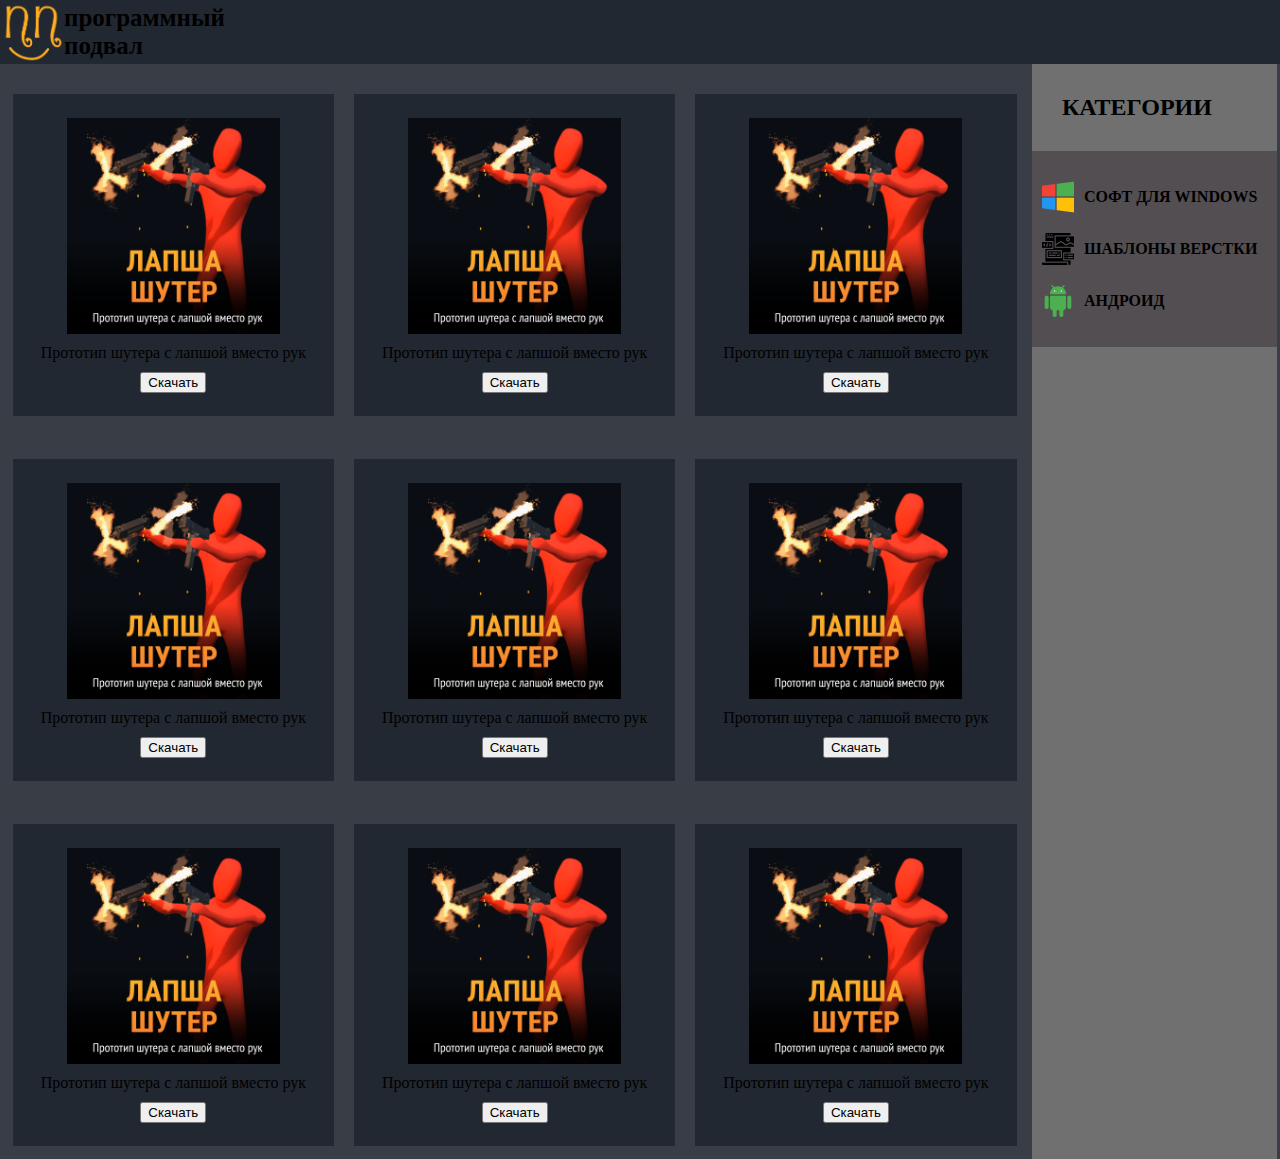
==== index.html @ 87c82ab1 "Update index.html" ====
<!DOCTYPE html>
<html lang="en">
<head>
	<meta charset="UTF-8">
	<meta name="viewport" content="width=device-width, initial-scale=1.0">
	<title>Document</title>
	<link rel="stylesheet" href="style.css">
	<script src="jquery-3.5.1.js"></script>
	<script src="script.js"></script>
	<meta name="CatCutfeb8e229bf" content="3E741F11D517189C71B0BFAFCC4281F3Y9338" />
</head>
<body>
	<header>
		<img src="logo.png" alt="" width="64px" height="64px">
		<p>
			программный	<br>
			подвал
		</p>
	</header>

	<div class="container">

		<div class="context">
			<div class="row content">
				<div class="games">
					<img src="8qhtnxt324g04c4o0w.png" alt="" width="213px" height="216px">
					<p>Прототип шутера с лапшой вместо рук <br></p>
					<button onclick="PopUpShow()">Скачать</button>
				</div>
				<div class="games">
					<img src="8qhtnxt324g04c4o0w.png" alt="" width="213px" height="216px">
					<p>Прототип шутера с лапшой вместо рук <br></p>
					<button>Скачать</button>
				</div>
				<div class="games">
					<img src="8qhtnxt324g04c4o0w.png" alt="" width="213px" height="216px">
					<p>Прототип шутера с лапшой вместо рук <br></p>
					<button>Скачать</button>
				</div>
			</div>
			<div class="row content">
				<div class="games">
					<img src="8qhtnxt324g04c4o0w.png" alt="" width="213px" height="216px">
					<p>Прототип шутера с лапшой вместо рук <br></p>
					<button>Скачать</button>
				</div>
				<div class="games">
					<img src="8qhtnxt324g04c4o0w.png" alt="" width="213px" height="216px">
					<p>Прототип шутера с лапшой вместо рук <br></p>
					<button>Скачать</button>
				</div>
				<div class="games">
					<img src="8qhtnxt324g04c4o0w.png" alt="" width="213px" height="216px">
					<p>Прототип шутера с лапшой вместо рук <br></p>
					<button>Скачать</button>
				</div>
			</div>
			<div class="row content">
				<div class="games">
					<img src="8qhtnxt324g04c4o0w.png" alt="" width="213px" height="216px">
					<p>Прототип шутера с лапшой вместо рук <br></p>
					<button>Скачать</button>
				</div>
				<div class="games">
					<img src="8qhtnxt324g04c4o0w.png" alt="" width="213px" height="216px">
					<p>Прототип шутера с лапшой вместо рук <br></p>
					<button>Скачать</button>
				</div>
				<div class="games">
					<img src="8qhtnxt324g04c4o0w.png" alt="" width="213px" height="216px">
					<p>Прототип шутера с лапшой вместо рук <br></p>
					<button>Скачать</button>
				</div>
			</div>
		</div>
		<div class="menu">	
			<p class="menu-zag">	
				КАТЕГОРИИ
			</p>
			<div class="menu-a">
				<div class="menu-punct winda">
					<a href=""><img src="windows.png" alt="" width="32px" height="32px"> СОФТ ДЛЯ WINDOWS</a>
				</div>
				<div class="menu-punct shablon">
					<a href=""><img src="web-design.png" alt="" width="32px" height="32px">ШАБЛОНЫ ВЕРСТКИ</a>
				</div>
				<div class="menu-punct android">
					<a href=""><img src="android.png" alt="" width="32px" height="32px">АНДРОИД</a>
				</div>
			</div>
		</div>
	</div>
	<div class="popub" id="popub">
		<div class="popub-hide" onclick="PopUpHide()"></div>
		<div class="popub-content">
			<img src="8qhtnxt324g04c4o0w.png" alt="" width="213px" height="216px">
			<p>Прототип шутера с лапшой вместо рук <br></p>
			<button onclick="PopUpHide()">Назад</button>
		</div>
	</div>
	<div class="burg-button">
	</div>
	<div class="burg-menu">
		<p class="menu-zag">	
				КАТЕГОРИИ
			</p>
			<div class="menu-a">
				<div class="menu-punct winda">
					<a href=""><img src="windows.png" alt="" width="32px" height="32px"> СОФТ ДЛЯ WINDOWS</a>
				</div>
				<div class="menu-punct shablon">
					<a href=""><img src="web-design.png" alt="" width="32px" height="32px">ШАБЛОНЫ ВЕРСТКИ</a>
				</div>
				<div class="menu-punct android">
					<a href=""><img src="android.png" alt="" width="32px" height="32px">АНДРОИД</a>
				</div>
			</div>
	</div>
</body>
</html>
---- style.css ----
html, body{
	margin: 0;
	padding: 0;
	min-height: 100%;
	min-width: 100%;
	height: 100%;
}
header{
	background: #222831;
	display: flex;
	align-items: center;
}
header p{
	font-weight: bold;
	font-size: 25px;
	padding: 0;
	margin: 0;
}
.container{
	display: flex;
	background: #393E46;
	justify-content: space-around;
}
.row.content {
	display: flex;
	justify-content: space-around;
}
.context{
	width: 80%;
	display: flex;
	justify-content: center;
	flex-direction: column;
}
.games{
	background: #222831;
	display: flex;
	flex-direction: column;
	align-items: center;
	justify-content: center;
	padding: 15px 5px 15px 5px;
	margin: 30px 10px 30px 10px;
	width: 80%;
	height: 80%;
}
.games p{
	margin: 10px;
}
.menu{
	background: #707070;
}
.menu-zag{
	font-weight: bold;
	font-size: 24px;
	margin: 30px;
}
.menu-a{
	background: #534E52;
	padding: 20px 20px 20px 0;
}
.menu-a a{
	padding: : 10px;
	font-weight: bold;
	text-decoration: none;
	color: black;
}
.menu-punct a{
	display: flex;
	align-items: center;
}
.menu-punct img{
	padding: 10px;
}
.popub{
	background-color: rgba(0,0,0,0.5);
	opacity: 0;
	transition: 0.3s;
	visibility: hidden;
	position: fixed;
	top: 0;
	left: 0;
	height: 100%;
	width: 100%;
	display: flex;
	justify-content: center;
	align-items: center;
}
.popub-hide{
	height: 100%;
	width: 100%;
	position: absolute;
	top: 0;
	left: 0;
}
.popub-content{
	z-index: 50;
	background: white;
	border-radius: 10px;
	padding: 30px;
	display: flex;
	justify-content: center;
	align-items: center;
	flex-direction: column;
}
.popub.active{
	opacity: 1;
	visibility: visible;
}
.popub-content p{
	color: black;
}
.burg-button{
	background: url(burg-active.png);
	background-size: 50px 50px;
	width: 50px;
	height: 50px;
	position: fixed;
	bottom: 2%;
	left: 20px;
	visibility: hidden;
	cursor: pointer;
	z-index: 60;
}
@media only screen and (max-width: 1000px) {
	.burg-button{
		visibility: visible;
	}
	.menu{
		display: none;
	}
	.burg-menu{
		display: none;
	}
}
@media only screen and (max-width: 755px) {
	.row.content {
		flex-direction: column;
		align-items: center;
		justify-content: center;
	}
	.row.content img {
		width: 313px;
		height: 316px;
	}
}
@media only screen and (max-width: 450px) {
	.row.content img {
		width: 213px;
		height: 216px;
	}
}
@media only screen and (max-width: 330px) {
	.row.content img {
		width: 202px;
		height: 205px;
	}
}
@media only screen and (min-width: 1000px) {
	.burg-menu{
		display: none;
	}
}
.burg-menu{
	display: none;
	position: fixed;
	top: 0;
	left: 0;
	background: #707070;
	height: 100%;
}
.burg-button.active{
	background: url(burg-close.png);
	background-size: 50px 50px;
}
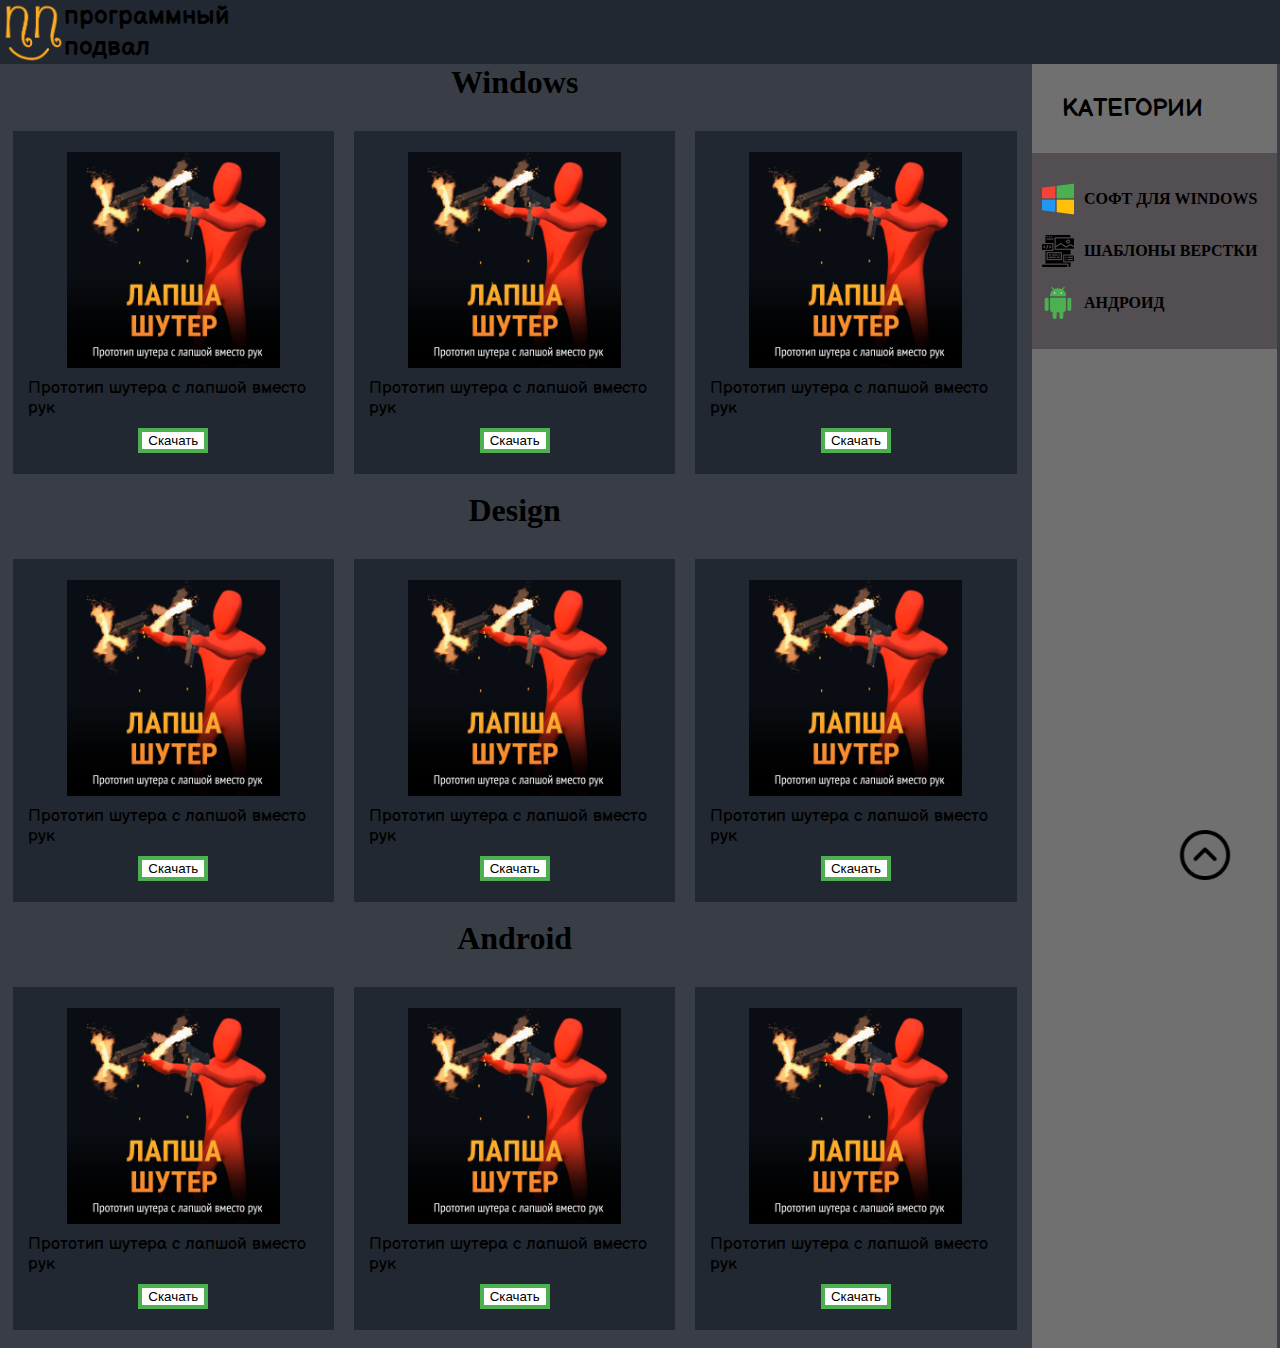
==== commit d44ca11b: "Add files via upload" ====
--- a/index.html
+++ b/index.html
@@ -7,11 +7,13 @@
 	<link rel="stylesheet" href="style.css">
 	<script src="jquery-3.5.1.js"></script>
 	<script src="script.js"></script>
-	<meta name="CatCutfeb8e229bf" content="3E741F11D517189C71B0BFAFCC4281F3Y9338" />
+	<link rel="shortcut icon" href="img/logo.png" type="image/x-icon">
+	<link rel="preconnect" href="https://fonts.gstatic.com">
+	<link href="https://fonts.googleapis.com/css2?family=Balsamiq+Sans:ital,wght@1,700&display=swap" rel="stylesheet">
 </head>
 <body>
-	<header>
-		<img src="logo.png" alt="" width="64px" height="64px">
+	<header id="up">
+		<img src="img/logo.png" alt="" width="64px" height="64px">
 		<p>
 			программный	<br>
 			подвал
@@ -21,55 +23,58 @@
 	<div class="container">
 
 		<div class="context">
+			<h1 id="windows">Windows</h1>
+			<div class="row content">
+				<div class="games" onclick="PopUpShow()">
+					<img src="img/prog-icon/8qhtnxt324g04c4o0w.png" alt="" width="213px" height="216px">
+					<p>Прототип шутера с лапшой вместо рук <br></p>
+					<button onclick="PopUpShow()" class="btn-download">Скачать</button>
+				</div>
+				<div class="games">
+					<img src="img/prog-icon/8qhtnxt324g04c4o0w.png" alt="" width="213px" height="216px">
+					<p>Прототип шутера с лапшой вместо рук <br></p>
+					<button class="btn-download">Скачать</button>
+				</div>
+				<div class="games">
+					<img src="img/prog-icon/8qhtnxt324g04c4o0w.png" alt="" width="213px" height="216px">
+					<p>Прототип шутера с лапшой вместо рук <br></p>
+					<button class="btn-download">Скачать</button>
+				</div>
+			</div>
+			<h1 id="design">Design</h1>
 			<div class="row content">
 				<div class="games">
-					<img src="8qhtnxt324g04c4o0w.png" alt="" width="213px" height="216px">
+					<img src="img/prog-icon/8qhtnxt324g04c4o0w.png" alt="" width="213px" height="216px">
 					<p>Прототип шутера с лапшой вместо рук <br></p>
-					<button onclick="PopUpShow()">Скачать</button>
+					<button class="btn-download">Скачать</button>
 				</div>
 				<div class="games">
-					<img src="8qhtnxt324g04c4o0w.png" alt="" width="213px" height="216px">
+					<img src="img/prog-icon/8qhtnxt324g04c4o0w.png" alt="" width="213px" height="216px">
 					<p>Прототип шутера с лапшой вместо рук <br></p>
-					<button>Скачать</button>
+					<button class="btn-download">Скачать</button>
 				</div>
 				<div class="games">
-					<img src="8qhtnxt324g04c4o0w.png" alt="" width="213px" height="216px">
+					<img src="img/prog-icon/8qhtnxt324g04c4o0w.png" alt="" width="213px" height="216px">
 					<p>Прототип шутера с лапшой вместо рук <br></p>
-					<button>Скачать</button>
+					<button class="btn-download">Скачать</button>
 				</div>
 			</div>
+			<h1 id="android">Android</h1>
 			<div class="row content">
 				<div class="games">
-					<img src="8qhtnxt324g04c4o0w.png" alt="" width="213px" height="216px">
+					<img src="img/prog-icon/8qhtnxt324g04c4o0w.png" alt="" width="213px" height="216px">
 					<p>Прототип шутера с лапшой вместо рук <br></p>
-					<button>Скачать</button>
+					<button class="btn-download">Скачать</button>
 				</div>
 				<div class="games">
-					<img src="8qhtnxt324g04c4o0w.png" alt="" width="213px" height="216px">
+					<img src="img/prog-icon/8qhtnxt324g04c4o0w.png" alt="" width="213px" height="216px">
 					<p>Прототип шутера с лапшой вместо рук <br></p>
-					<button>Скачать</button>
+					<button class="btn-download">Скачать</button>
 				</div>
 				<div class="games">
-					<img src="8qhtnxt324g04c4o0w.png" alt="" width="213px" height="216px">
+					<img src="img/prog-icon/8qhtnxt324g04c4o0w.png" alt="" width="213px" height="216px">
 					<p>Прототип шутера с лапшой вместо рук <br></p>
-					<button>Скачать</button>
-				</div>
-			</div>
-			<div class="row content">
-				<div class="games">
-					<img src="8qhtnxt324g04c4o0w.png" alt="" width="213px" height="216px">
-					<p>Прототип шутера с лапшой вместо рук <br></p>
-					<button>Скачать</button>
-				</div>
-				<div class="games">
-					<img src="8qhtnxt324g04c4o0w.png" alt="" width="213px" height="216px">
-					<p>Прототип шутера с лапшой вместо рук <br></p>
-					<button>Скачать</button>
-				</div>
-				<div class="games">
-					<img src="8qhtnxt324g04c4o0w.png" alt="" width="213px" height="216px">
-					<p>Прототип шутера с лапшой вместо рук <br></p>
-					<button>Скачать</button>
+					<button class="btn-download">Скачать</button>
 				</div>
 			</div>
 		</div>
@@ -79,13 +84,13 @@
 			</p>
 			<div class="menu-a">
 				<div class="menu-punct winda">
-					<a href=""><img src="windows.png" alt="" width="32px" height="32px"> СОФТ ДЛЯ WINDOWS</a>
+					<a href="#windows"><img src="img/windows.png" alt="" width="32px" height="32px"> СОФТ ДЛЯ WINDOWS</a>
 				</div>
 				<div class="menu-punct shablon">
-					<a href=""><img src="web-design.png" alt="" width="32px" height="32px">ШАБЛОНЫ ВЕРСТКИ</a>
+					<a href="#design"><img src="img/web-design.png" alt="" width="32px" height="32px">ШАБЛОНЫ ВЕРСТКИ</a>
 				</div>
 				<div class="menu-punct android">
-					<a href=""><img src="android.png" alt="" width="32px" height="32px">АНДРОИД</a>
+					<a href="#android"><img src="img/android.png" alt="" width="32px" height="32px">АНДРОИД</a>
 				</div>
 			</div>
 		</div>
@@ -93,28 +98,38 @@
 	<div class="popub" id="popub">
 		<div class="popub-hide" onclick="PopUpHide()"></div>
 		<div class="popub-content">
-			<img src="8qhtnxt324g04c4o0w.png" alt="" width="213px" height="216px">
+			<img src="img/prog-icon/8qhtnxt324g04c4o0w.png" alt="" width="213px" height="216px">
 			<p>Прототип шутера с лапшой вместо рук <br></p>
-			<button onclick="PopUpHide()">Назад</button>
+			<div class="popub-btn">
+				<button class="btn-download" class="btn-download" onclick="PopUpHide()">Назад</button>
+				<button class="btn-download" class="btn-download" onclick="PopUpShowAd()">Скачать</button>
+			</div>
+		</div>
+	</div>
+	<div class="popub-ad">
+		<div class="ad">
+			<a href="FalconX_13.10.2019_1.2.3.0.zip"><div class="button-ad" class="btn-download" onclick="PopUpHideAd()"></div></a>
+			<div class="ad-content">Реклама</div>
 		</div>
 	</div>
 	<div class="burg-button">
 	</div>
 	<div class="burg-menu">
 		<p class="menu-zag">	
-				КАТЕГОРИИ
-			</p>
-			<div class="menu-a">
-				<div class="menu-punct winda">
-					<a href=""><img src="windows.png" alt="" width="32px" height="32px"> СОФТ ДЛЯ WINDOWS</a>
-				</div>
-				<div class="menu-punct shablon">
-					<a href=""><img src="web-design.png" alt="" width="32px" height="32px">ШАБЛОНЫ ВЕРСТКИ</a>
-				</div>
-				<div class="menu-punct android">
-					<a href=""><img src="android.png" alt="" width="32px" height="32px">АНДРОИД</a>
-				</div>
+			КАТЕГОРИИ
+		</p>
+		<div class="menu-a">
+			<div class="menu-punct winda">
+				<a href="#windows"><img src="img/windows.png" alt="" width="32px" height="32px"> СОФТ ДЛЯ WINDOWS</a>
 			</div>
+			<div class="menu-punct shablon">
+				<a href="#design"><img src="img/web-design.png" alt="" width="32px" height="32px">ШАБЛОНЫ ВЕРСТКИ</a>
+			</div>
+			<div class="menu-punct android">
+				<a href="#android"><img src="img/android.png" alt="" width="32px" height="32px">АНДРОИД</a>
+			</div>
+		</div>
 	</div>
+	<div class="up"><a href="#up"><img src="img/up-arrow.png" alt="" width="50px" height="50px"></a></div>
 </body>
-</html>
+</html>--- a/style.css
+++ b/style.css
@@ -4,6 +4,10 @@
 	min-height: 100%;
 	min-width: 100%;
 	height: 100%;
+}
+p{
+	font-family: 'Balsamiq Sans', cursive;
+	font-size: 17px;
 }
 header{
 	background: #222831;
@@ -24,6 +28,24 @@
 .row.content {
 	display: flex;
 	justify-content: space-around;
+}
+#windows{
+	display: flex;
+	justify-content: center;
+	padding: 0;
+	margin: 0;
+}
+#design{
+	display: flex;
+	justify-content: center;
+	padding: 0;
+	margin: 0;
+}
+#android{
+	display: flex;
+	justify-content: center;
+	padding: 0;
+	margin: 0;
 }
 .context{
 	width: 80%;
@@ -70,6 +92,16 @@
 .menu-punct img{
 	padding: 10px;
 }
+.btn-download{
+	background-color: white; 
+	color: black; 
+	border: 4px solid #4CAF50;
+}
+.btn-download:hover{
+	background-color: #4CAF50;
+	color: white;
+	cursor: pointer;
+}
 .popub{
 	background-color: rgba(0,0,0,0.5);
 	opacity: 0;
@@ -109,7 +141,7 @@
 	color: black;
 }
 .burg-button{
-	background: url(burg-active.png);
+	background: url(img/burg-active.png);
 	background-size: 50px 50px;
 	width: 50px;
 	height: 50px;
@@ -120,6 +152,67 @@
 	cursor: pointer;
 	z-index: 60;
 }
+.popub-btn{
+	width: 100%;
+	display: flex;
+	justify-content: center;
+}
+.popub-btn button{
+	margin: 0 10px;
+}
+.popub-ad{
+	background-color: rgba(0,0,0,0.5);
+	opacity: 0;
+	transition: 0.3s;
+	visibility: hidden;
+	position: fixed;
+	top: 0;
+	left: 0;
+	height: 100%;
+	width: 100%;
+	display: flex;
+	justify-content: center;
+	align-items: center;
+}
+.popub-ad.active{
+	opacity: 1;
+	visibility: visible;
+}
+.ad{
+	padding: 0 20px 20px 20px;
+	background: white;
+	border-radius: 10px;
+	display: flex;
+	align-items: flex-end;
+	flex-direction: column;
+}
+.ad-content{
+	width: 100px;
+	height: 150px;
+	background: black;
+	color: white;
+	display: flex;
+	justify-content: center;
+	align-items: center;
+}
+.button-ad{
+	background: url(img/burg-close.png);
+	background-size: 35px 35px;
+	width: 35px;
+	height: 35px;
+	margin: 15px 10px 10px 10px;	
+}
+.up{
+	height: 50px;
+	width: 100%;
+	display: flex;
+	justify-content: flex-end;
+	position: fixed;
+	bottom: 20px;
+}
+.up img{
+	margin: 0 50px 0 0 ;
+}
 @media only screen and (max-width: 1000px) {
 	.burg-button{
 		visibility: visible;
@@ -142,7 +235,7 @@
 		height: 316px;
 	}
 }
-@media only screen and (max-width: 450px) {
+@media only screen and (max-width: 509px) {
 	.row.content img {
 		width: 213px;
 		height: 216px;
@@ -159,6 +252,31 @@
 		display: none;
 	}
 }
+@media only screen and (max-width: 414px) {
+	.up img{
+		margin: 0 10px 0 0 ;
+	}
+}
+@media only screen and (max-width: 411px) {
+	.up img{
+		margin: 0 10px 0 0 ;
+	}
+}
+@media only screen and (max-width: 375px) {
+	.up img{
+		margin: 0 6px 0 0 ;
+	}
+}
+@media only screen and (max-width: 360px) {
+	.up img{
+		margin: 0 7px 0 0 ;
+	}
+}
+@media only screen and (max-width: 320px) {
+	.up img{
+		margin: 0 2px 0 0 ;
+	}
+}
 .burg-menu{
 	display: none;
 	position: fixed;
@@ -168,6 +286,6 @@
 	height: 100%;
 }
 .burg-button.active{
-	background: url(burg-close.png);
+	background: url(img/burg-close.png);
 	background-size: 50px 50px;
 }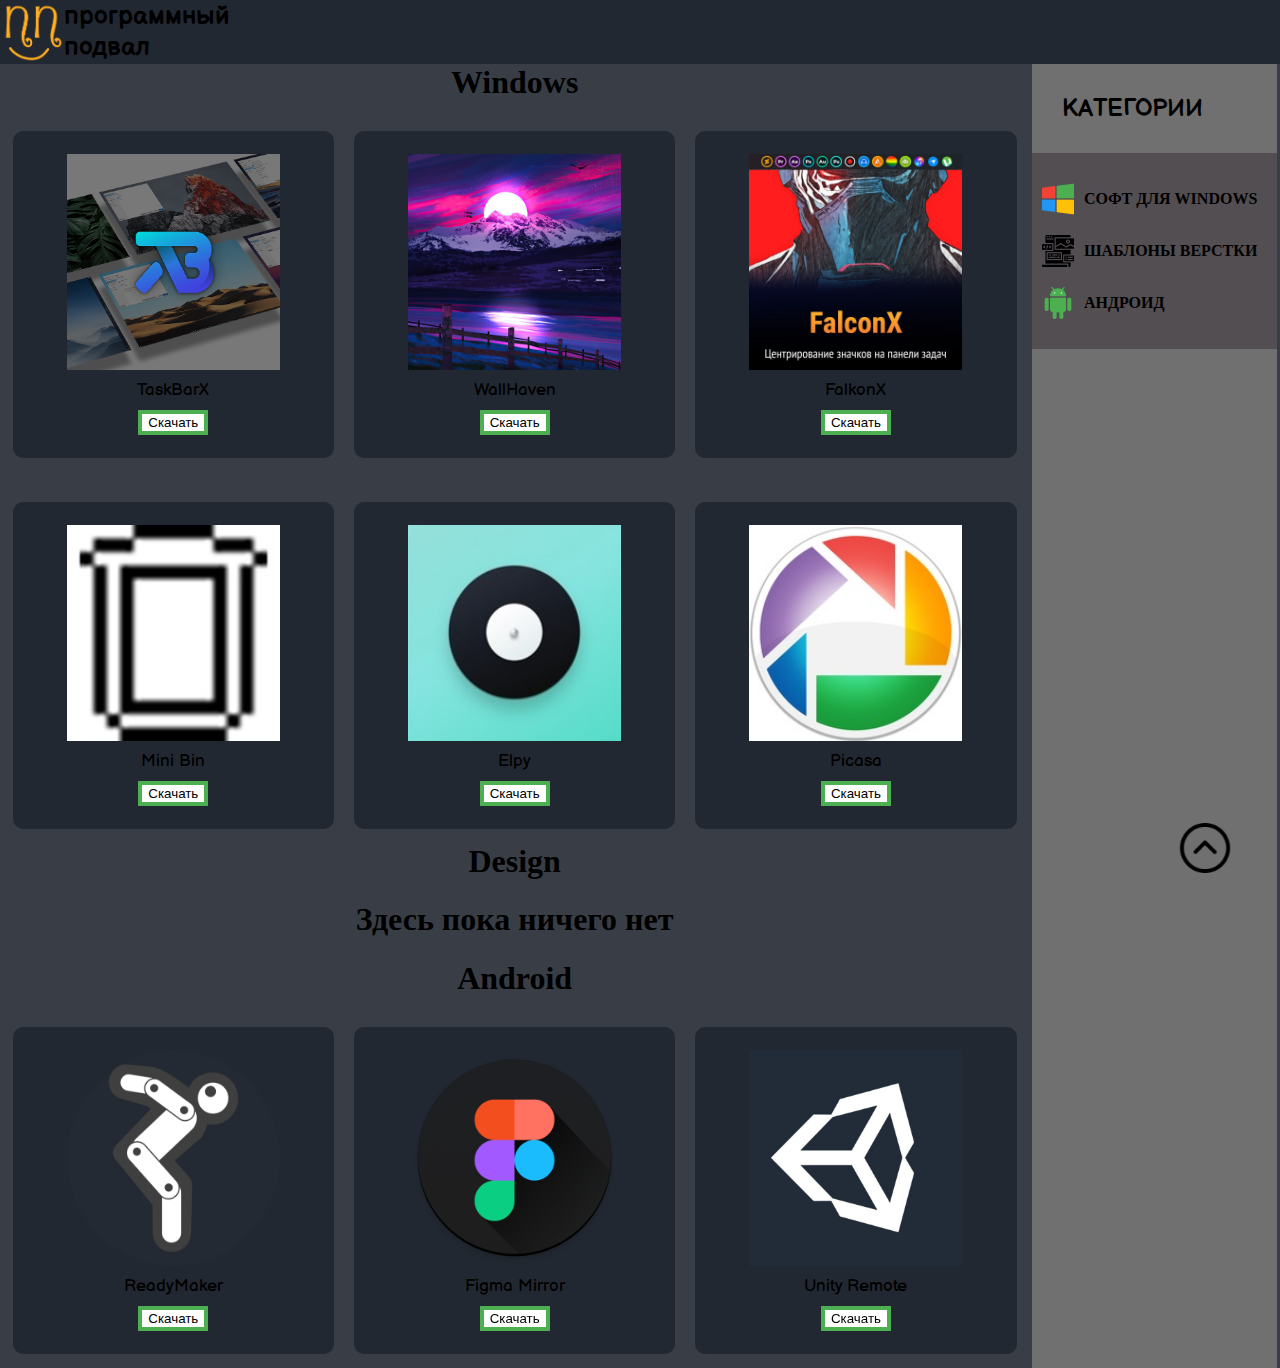
==== commit f3366c49: "Add files via upload" ====
--- a/index.html
+++ b/index.html
@@ -26,55 +26,58 @@
 			<h1 id="windows">Windows</h1>
 			<div class="row content">
 				<div class="games" onclick="PopUpShow()">
-					<img src="img/prog-icon/8qhtnxt324g04c4o0w.png" alt="" width="213px" height="216px">
-					<p>Прототип шутера с лапшой вместо рук <br></p>
+					<img src="img/prog-icon/taskbarx.png" alt="" width="213px" height="216px">
+					<p>TaskBarX<br></p>
 					<button onclick="PopUpShow()" class="btn-download">Скачать</button>
 				</div>
 				<div class="games">
-					<img src="img/prog-icon/8qhtnxt324g04c4o0w.png" alt="" width="213px" height="216px">
-					<p>Прототип шутера с лапшой вместо рук <br></p>
-					<button class="btn-download">Скачать</button>
-				</div>
-				<div class="games">
-					<img src="img/prog-icon/8qhtnxt324g04c4o0w.png" alt="" width="213px" height="216px">
-					<p>Прототип шутера с лапшой вместо рук <br></p>
-					<button class="btn-download">Скачать</button>
+					<img src="img/prog-icon/wallhaven.jpg" alt="" width="213px" height="216px">
+					<p>WallHaven<br></p>
+					<button onclick="PopUpShow2()" class="btn-download">Скачать</button>
+				</div>
+				<div class="games">
+					<img src="img/prog-icon/falcon x.jpg" alt="" width="213px" height="216px">
+					<p>FalkonX<br></p>
+					<button onclick="PopUpShow3()" class="btn-download">Скачать</button>
+				</div>
+			</div>
+			<div class="row content">
+				<div class="games">
+					<img src="img/prog-icon/mini bin.jpg" alt="" width="213px" height="216px">
+					<p>Mini Bin<br></p>
+					<button onclick="PopUpShow4()" class="btn-download">Скачать</button>
+				</div>
+				<div class="games">
+					<img src="img/prog-icon/elpy.jpg" alt="" width="213px" height="216px">
+					<p>Elpy<br></p>
+					<button onclick="PopUpShow5()" class="btn-download">Скачать</button>
+				</div>
+				<div class="games">
+					<img src="img/prog-icon/picasa.jpg" alt="" width="213px" height="216px">
+					<p>Picasa<br></p>
+					<button onclick="PopUpShow6()" class="btn-download">Скачать</button>
 				</div>
 			</div>
 			<h1 id="design">Design</h1>
 			<div class="row content">
-				<div class="games">
-					<img src="img/prog-icon/8qhtnxt324g04c4o0w.png" alt="" width="213px" height="216px">
-					<p>Прототип шутера с лапшой вместо рук <br></p>
-					<button class="btn-download">Скачать</button>
-				</div>
-				<div class="games">
-					<img src="img/prog-icon/8qhtnxt324g04c4o0w.png" alt="" width="213px" height="216px">
-					<p>Прототип шутера с лапшой вместо рук <br></p>
-					<button class="btn-download">Скачать</button>
-				</div>
-				<div class="games">
-					<img src="img/prog-icon/8qhtnxt324g04c4o0w.png" alt="" width="213px" height="216px">
-					<p>Прототип шутера с лапшой вместо рук <br></p>
-					<button class="btn-download">Скачать</button>
-				</div>
+				<h1>Здесь пока ничего нет</h1>
 			</div>
 			<h1 id="android">Android</h1>
 			<div class="row content">
 				<div class="games">
-					<img src="img/prog-icon/8qhtnxt324g04c4o0w.png" alt="" width="213px" height="216px">
-					<p>Прототип шутера с лапшой вместо рук <br></p>
-					<button class="btn-download">Скачать</button>
-				</div>
-				<div class="games">
-					<img src="img/prog-icon/8qhtnxt324g04c4o0w.png" alt="" width="213px" height="216px">
-					<p>Прототип шутера с лапшой вместо рук <br></p>
-					<button class="btn-download">Скачать</button>
-				</div>
-				<div class="games">
-					<img src="img/prog-icon/8qhtnxt324g04c4o0w.png" alt="" width="213px" height="216px">
-					<p>Прототип шутера с лапшой вместо рук <br></p>
-					<button class="btn-download">Скачать</button>
+					<img src="img/prog-icon/ready maker.png" alt="" width="213px" height="216px">
+					<p>ReadyMaker<br></p>
+					<button onclick="PopUpShow7()" class="btn-download">Скачать</button>
+				</div>
+				<div class="games">
+					<img src="img/prog-icon/figma mirror.png" alt="" width="213px" height="216px">
+					<p>Figma Mirror<br></p>
+					<button onclick="PopUpShow8()" class="btn-download">Скачать</button>
+				</div>
+				<div class="games">
+					<img src="img/prog-icon/unity.jpg" alt="" width="213px" height="216px">
+					<p>Unity Remote<br></p>
+					<button onclick="PopUpShow9()" class="btn-download">Скачать</button>
 				</div>
 			</div>
 		</div>
@@ -95,11 +98,15 @@
 			</div>
 		</div>
 	</div>
+
+
+	<!-- PopUp1 -->
+
 	<div class="popub" id="popub">
 		<div class="popub-hide" onclick="PopUpHide()"></div>
 		<div class="popub-content">
-			<img src="img/prog-icon/8qhtnxt324g04c4o0w.png" alt="" width="213px" height="216px">
-			<p>Прототип шутера с лапшой вместо рук <br></p>
+			<img src="img/prog-icon/taskbarx.png" alt="" width="213px" height="216px">
+			<p>Эта программа позволяет разместить <br> заначки на панели задач по центру.<br></p>
 			<div class="popub-btn">
 				<button class="btn-download" class="btn-download" onclick="PopUpHide()">Назад</button>
 				<button class="btn-download" class="btn-download" onclick="PopUpShowAd()">Скачать</button>
@@ -108,10 +115,222 @@
 	</div>
 	<div class="popub-ad">
 		<div class="ad">
-			<a href="FalconX_13.10.2019_1.2.3.0.zip"><div class="button-ad" class="btn-download" onclick="PopUpHideAd()"></div></a>
-			<div class="ad-content">Реклама</div>
-		</div>
-	</div>
+			<a href="TaskbarX_22.05.2020_1.5.6.0.zip"><div class="button-ad" class="btn-download" onclick="PopUpHideAd()"></div></a>
+			<div class="ad-content">Реклама</div>
+		</div>
+	</div>
+
+	<!-- PopUp2 -->
+
+	<div class="popub2" id="popub">
+		<div class="popub-hide" onclick="PopUpHide2()"></div>
+		<div class="popub-content">
+			<img src="img/prog-icon/wallhaven.jpg" alt="" width="213px" height="216px">
+			<p>
+				Здесь вы найдете огромное количество обоев <br> 
+				на любой вкус и цвет, а также на любое <br> 
+				качество. Также здесь присутствует <br> 
+				поиск и фильтры.
+				<br></p>
+			<div class="popub-btn">
+				<button class="btn-download" class="btn-download" onclick="PopUpHide2()">Назад</button>
+				<button class="btn-download" class="btn-download" onclick="PopUpShowAd2()">Скачать</button>
+			</div>
+		</div>
+	</div>
+	<div class="popub-ad2">
+		<div class="ad">
+			<a href="https://www.microsoft.com/en-us/p/wallhavencc/9nblggh0l44h?activetab=pivot:overviewtab"><div class="button-ad" class="btn-download" onclick="PopUpHideAd2()"></div></a>
+			<div class="ad-content">Реклама</div>
+		</div>
+	</div>
+
+	<!-- PopUp3 -->
+
+	<div class="popub3" id="popub">
+		<div class="popub-hide" onclick="PopUpHide3()"></div>
+		<div class="popub-content">
+			<img src="img/prog-icon/falcon x.jpg" alt="" width="213px" height="216px">
+			<p>
+				Эта программа, как и TaskBarX позволяет <br>
+			 	разместить заначки на панели задач по центру.
+			</p>
+			<div class="popub-btn">
+				<button class="btn-download" class="btn-download" onclick="PopUpHide3()">Назад</button>
+				<button class="btn-download" class="btn-download" onclick="PopUpShowAd3()">Скачать</button>
+			</div>
+		</div>
+	</div>
+	<div class="popub-ad3">
+		<div class="ad">
+			<a href="FalconX_13.10.2019_1.2.3.0.zip"><div class="button-ad" class="btn-download" onclick="PopUpHideAd3()"></div></a>
+			<div class="ad-content">Реклама</div>
+		</div>
+	</div>
+
+	<!-- PopUp4 -->
+
+	<div class="popub4" id="popub">
+		<div class="popub-hide" onclick="PopUpHide4()"></div>
+		<div class="popub-content">
+			<img src="img/prog-icon/mini bin.jpg" alt="" width="213px" height="216px">
+			<p>
+				Программа, которая позволяет добавить на <br>
+				панель управления небольшую иконку корзины. <br>
+				Которая позволит избавиться от противной корзины <br>
+				на рабочем столе.
+			</p>
+			<div class="popub-btn">
+				<button class="btn-download" class="btn-download" onclick="PopUpHide4()">Назад</button>
+				<button class="btn-download" class="btn-download" onclick="PopUpShowAd4()">Скачать</button>
+			</div>
+		</div>
+	</div>
+	<div class="popub-ad4">
+		<div class="ad">
+			<a href="MiniBin-6.6.0.0-and-RU.zip"><div class="button-ad" class="btn-download" onclick="PopUpHideAd4()"></div></a>
+			<div class="ad-content">Реклама</div>
+		</div>
+	</div>
+
+	<!-- PopUp5 -->
+
+	<div class="popub5" id="popub">
+		<div class="popub-hide" onclick="PopUpHide5()"></div>
+		<div class="popub-content">
+			<img src="img/prog-icon/elpy.jpg" alt="" width="213px" height="216px">
+			<p>
+				Эта програма позволяет воспроизводить <br> 
+				звуки леса, природи и т. д. <br>
+				Ети звуки позволяют розслабиться вам после <br>
+				тяжелого дня и лучше сконцентрироваться на работе.
+			</p>
+			<div class="popub-btn">
+				<button class="btn-download" class="btn-download" onclick="PopUpHide5()">Назад</button>
+				<button class="btn-download" class="btn-download" onclick="PopUpShowAd5()">Скачать</button>
+			</div>
+		</div>
+	</div>
+	<div class="popub-ad5">
+		<div class="ad">
+			<a href=" https://www.microsoft.com/ru-ru/p/elpy/9nh3ph6413pr?activetab=pivot:overviewtab">
+				<div class="button-ad" class="btn-download" onclick="PopUpHideAd5()"></div>
+			</a>
+			<div class="ad-content">Реклама</div>
+		</div>
+	</div>
+
+	<!-- PopUp6 -->
+
+	<div class="popub6" id="popub">
+		<div class="popub-hide" onclick="PopUpHide6()"></div>
+		<div class="popub-content">
+			<img src="img/prog-icon/picasa.jpg" alt="" width="213px" height="216px">
+			<p>
+				Эта программа позволяет заменить убогий <br>
+				просмотрщик изображений Windows. <br>
+				Picasa не только удобная программа а ещё <br>
+				и очень быстрая она позволяет открыть <br>
+				изображение во много раз быстрее чем <br>
+				стандартная программа Windows. <br>
+
+			</p>
+			<div class="popub-btn">
+				<button class="btn-download" class="btn-download" onclick="PopUpHide6()">Назад</button>
+				<button class="btn-download" class="btn-download" onclick="PopUpShowAd6()">Скачать</button>
+			</div>
+		</div>
+	</div>
+	<div class="popub-ad6">
+		<div class="ad">
+			<a href="picasa39-setup.exe">
+				<div class="button-ad" class="btn-download" onclick="PopUpHideAd6()"></div>
+			</a>
+			<div class="ad-content">Реклама</div>
+		</div>
+	</div>
+
+	<!-- PopUp7 -->
+
+	<div class="popub7" id="popub">
+		<div class="popub-hide" onclick="PopUpHide7()"></div>
+		<div class="popub-content">
+			<img src="img/prog-icon/ready maker.png" alt="" width="213px" height="216px">
+			<p>
+				Ready Maker позволяет создавать <br>
+				игры и приложения без навоков <br>
+				программирования. <br>
+				Ready Maker это простой и удобный <br>
+				конструктор игр на андроид. <br>
+			</p>
+			<div class="popub-btn">
+				<button class="btn-download" class="btn-download" onclick="PopUpHide7()">Назад</button>
+				<button class="btn-download" class="btn-download" onclick="PopUpShowAd7()">Скачать</button>
+			</div>
+		</div>
+	</div>
+	<div class="popub-ad7">
+		<div class="ad">
+			<a href="https://play.google.com/store/apps/details?id=io.getready.ready">
+				<div class="button-ad" class="btn-download" onclick="PopUpHideAd7()"></div>
+			</a>
+			<div class="ad-content">Реклама</div>
+		</div>
+	</div>
+
+	<!-- PopUp8 -->
+
+	<div class="popub8" id="popub">
+		<div class="popub-hide" onclick="PopUpHide8()"></div>
+		<div class="popub-content">
+			<img src="img/prog-icon/figma mirror.png" alt="" width="213px" height="216px">
+			<p>
+				Программа позволяет посмотреть <br>
+				дизайн созданий на десктопной <br>	
+				версии Figma на вашем смартфоне. <br>
+			</p>
+			<div class="popub-btn">
+				<button class="btn-download" class="btn-download" onclick="PopUpHide8()">Назад</button>
+				<button class="btn-download" class="btn-download" onclick="PopUpShowAd8()">Скачать</button>
+			</div>
+		</div>
+	</div>
+	<div class="popub-ad8">
+		<div class="ad">
+			<a href="https://play.google.com/store/apps/details?id=com.figma.mirror">
+				<div class="button-ad" class="btn-download" onclick="PopUpHideAd8()"></div>
+			</a>
+			<div class="ad-content">Реклама</div>
+		</div>
+	</div>
+	
+	<!-- PopUp9 -->
+
+	<div class="popub9" id="popub">
+		<div class="popub-hide" onclick="PopUpHide9()"></div>
+		<div class="popub-content">
+			<img src="img/prog-icon/unity.jpg" alt="" width="213px" height="216px">
+			<p>
+				Позволяет тестировать ваши игры <br>
+				 созданные игры в Unity на вашем <br>
+				 андроид девайсе в реальном времени. <br>
+			</p>
+			<div class="popub-btn">
+				<button class="btn-download" class="btn-download" onclick="PopUpHide9()">Назад</button>
+				<button class="btn-download" class="btn-download" onclick="PopUpShowAd9()">Скачать</button>
+			</div>
+		</div>
+	</div>
+	<div class="popub-ad9">
+		<div class="ad">
+			<a href="https://play.google.com/store/apps/details?id=com.unity3d.mobileremote">
+				<div class="button-ad" class="btn-download" onclick="PopUpHideAd9()"></div>
+			</a>
+			<div class="ad-content">Реклама</div>
+		</div>
+	</div>
+
+
 	<div class="burg-button">
 	</div>
 	<div class="burg-menu">
@@ -130,6 +349,10 @@
 			</div>
 		</div>
 	</div>
-	<div class="up"><a href="#up"><img src="img/up-arrow.png" alt="" width="50px" height="50px"></a></div>
-</body>
-</html>+	<div class="up">
+		<a href="#up">
+			<img src="img/up-arrow.png" alt="" width="50px" height="50px">
+		</a>
+	</div>
+	</body>
+	</html>--- a/style.css
+++ b/style.css
@@ -63,8 +63,24 @@
 	margin: 30px 10px 30px 10px;
 	width: 80%;
 	height: 80%;
+	border-radius: 10px;
+}
+.game{
+	background: #222831;
+	display: flex;
+	flex-direction: column;
+	align-items: center;
+	justify-content: center;
+	padding: 15px 5px 15px 5px;
+	margin: 30px 10px 30px 10px;
+	width: 32%;
+	height: 80%;
+	border-radius: 10px;
 }
 .games p{
+	margin: 10px;
+}
+.game p{
 	margin: 10px;
 }
 .menu{
@@ -96,6 +112,7 @@
 	background-color: white; 
 	color: black; 
 	border: 4px solid #4CAF50;
+	z-index: 10;
 }
 .btn-download:hover{
 	background-color: #4CAF50;
@@ -132,13 +149,16 @@
 	justify-content: center;
 	align-items: center;
 	flex-direction: column;
+	z-index: 100;
 }
 .popub.active{
 	opacity: 1;
 	visibility: visible;
+	z-index: 100;
 }
 .popub-content p{
 	color: black;
+	text-align: center;
 }
 .burg-button{
 	background: url(img/burg-active.png);
@@ -146,11 +166,11 @@
 	width: 50px;
 	height: 50px;
 	position: fixed;
-	bottom: 2%;
+	bottom: 3%;
 	left: 20px;
 	visibility: hidden;
 	cursor: pointer;
-	z-index: 60;
+	z-index: 101;
 }
 .popub-btn{
 	width: 100%;
@@ -173,10 +193,12 @@
 	display: flex;
 	justify-content: center;
 	align-items: center;
+	z-index: 100;
 }
 .popub-ad.active{
 	opacity: 1;
 	visibility: visible;
+	z-index: 100;
 }
 .ad{
 	padding: 0 20px 20px 20px;
@@ -208,7 +230,7 @@
 	display: flex;
 	justify-content: flex-end;
 	position: fixed;
-	bottom: 20px;
+	bottom: 3%;
 }
 .up img{
 	margin: 0 50px 0 0 ;
@@ -223,7 +245,16 @@
 	.burg-menu{
 		display: none;
 	}
-}
+	.popub-content{
+		width: 80%;
+	}
+}
+@media only screen and (max-width: 773px) {
+	.game{
+		width: 37%;
+	}
+}
+
 @media only screen and (max-width: 755px) {
 	.row.content {
 		flex-direction: column;
@@ -234,6 +265,14 @@
 		width: 313px;
 		height: 316px;
 	}
+	.game{
+		width: 80%;
+	}
+}
+@media only screen and (max-width: 520px) {
+	.popub-content{
+		padding: 30px 10px;
+	}
 }
 @media only screen and (max-width: 509px) {
 	.row.content img {
@@ -247,6 +286,11 @@
 		height: 205px;
 	}
 }
+@media only screen and (max-width: 321px) {
+	.popub-content{
+		padding: 30px 5px;
+	}
+}
 @media only screen and (min-width: 1000px) {
 	.burg-menu{
 		display: none;
@@ -256,26 +300,41 @@
 	.up img{
 		margin: 0 10px 0 0 ;
 	}
+	.burg-button{
+		left: 10px;
+	}
 }
 @media only screen and (max-width: 411px) {
 	.up img{
 		margin: 0 10px 0 0 ;
 	}
+	.burg-button{
+		left: 10px;
+	}
 }
 @media only screen and (max-width: 375px) {
 	.up img{
 		margin: 0 6px 0 0 ;
 	}
+	.burg-button{
+		left: 6px;
+	}
 }
 @media only screen and (max-width: 360px) {
 	.up img{
 		margin: 0 7px 0 0 ;
 	}
+	.burg-button{
+		left: 7px;
+	}
 }
 @media only screen and (max-width: 320px) {
 	.up img{
 		margin: 0 2px 0 0 ;
 	}
+	.burg-button{
+		left: 7px;
+	}
 }
 .burg-menu{
 	display: none;
@@ -284,8 +343,353 @@
 	left: 0;
 	background: #707070;
 	height: 100%;
+	z-index: 100;
 }
 .burg-button.active{
 	background: url(img/burg-close.png);
 	background-size: 50px 50px;
+}
+
+/*PopUp2*/
+
+.popub2{
+	background-color: rgba(0,0,0,0.5);
+	opacity: 0;
+	transition: 0.3s;
+	visibility: hidden;
+	position: fixed;
+	top: 0;
+	left: 0;
+	height: 100%;
+	width: 100%;
+	display: flex;
+	justify-content: center;
+	align-items: center;
+	z-index: 100;
+}
+.popub2.active{
+	opacity: 1;
+	visibility: visible;
+	z-index: 100;
+}
+.popub-ad2{
+	background-color: rgba(0,0,0,0.5);
+	opacity: 0;
+	transition: 0.3s;
+	visibility: hidden;
+	position: fixed;
+	top: 0;
+	left: 0;
+	height: 100%;
+	width: 100%;
+	display: flex;
+	justify-content: center;
+	align-items: center;
+	z-index: 100;
+}
+.popub-ad2.active{
+	opacity: 1;
+	visibility: visible;
+	z-index: 100;
+}
+
+/*PopUp3*/
+
+.popub3{
+	background-color: rgba(0,0,0,0.5);
+	opacity: 0;
+	transition: 0.3s;
+	visibility: hidden;
+	position: fixed;
+	top: 0;
+	left: 0;
+	height: 100%;
+	width: 100%;
+	display: flex;
+	justify-content: center;
+	align-items: center;
+	z-index: 100;
+}
+.popub3.active{
+	opacity: 1;
+	visibility: visible;
+	z-index: 100;
+}
+.popub-ad3{
+	background-color: rgba(0,0,0,0.5);
+	opacity: 0;
+	transition: 0.3s;
+	visibility: hidden;
+	position: fixed;
+	top: 0;
+	left: 0;
+	height: 100%;
+	width: 100%;
+	display: flex;
+	justify-content: center;
+	align-items: center;
+	z-index: 100;
+}
+.popub-ad3.active{
+	opacity: 1;
+	visibility: visible;
+	z-index: 100;
+}
+
+/*PopUp4*/
+
+.popub4{
+	background-color: rgba(0,0,0,0.5);
+	opacity: 0;
+	transition: 0.3s;
+	visibility: hidden;
+	position: fixed;
+	top: 0;
+	left: 0;
+	height: 100%;
+	width: 100%;
+	display: flex;
+	justify-content: center;
+	align-items: center;
+	z-index: 100;
+}
+.popub4.active{
+	opacity: 1;
+	visibility: visible;
+	z-index: 100;
+}
+.popub-ad4{
+	background-color: rgba(0,0,0,0.5);
+	opacity: 0;
+	transition: 0.3s;
+	visibility: hidden;
+	position: fixed;
+	top: 0;
+	left: 0;
+	height: 100%;
+	width: 100%;
+	display: flex;
+	justify-content: center;
+	align-items: center;
+	z-index: 100;
+}
+.popub-ad4.active{
+	opacity: 1;
+	visibility: visible;
+	z-index: 100;
+}
+
+/*PopUp5*/
+
+.popub5{
+	background-color: rgba(0,0,0,0.5);
+	opacity: 0;
+	transition: 0.3s;
+	visibility: hidden;
+	position: fixed;
+	top: 0;
+	left: 0;
+	height: 100%;
+	width: 100%;
+	display: flex;
+	justify-content: center;
+	align-items: center;
+	z-index: 100;
+}
+.popub5.active{
+	opacity: 1;
+	visibility: visible;
+	z-index: 100;
+}
+.popub-ad5{
+	background-color: rgba(0,0,0,0.5);
+	opacity: 0;
+	transition: 0.3s;
+	visibility: hidden;
+	position: fixed;
+	top: 0;
+	left: 0;
+	height: 100%;
+	width: 100%;
+	display: flex;
+	justify-content: center;
+	align-items: center;
+	z-index: 100;
+}
+.popub-ad5.active{
+	opacity: 1;
+	visibility: visible;
+	z-index: 100;
+}
+
+/*PopUp6*/
+
+.popub6{
+	background-color: rgba(0,0,0,0.5);
+	opacity: 0;
+	transition: 0.3s;
+	visibility: hidden;
+	position: fixed;
+	top: 0;
+	left: 0;
+	height: 100%;
+	width: 100%;
+	display: flex;
+	justify-content: center;
+	align-items: center;
+	z-index: 100;
+}
+.popub6.active{
+	opacity: 1;
+	visibility: visible;
+	z-index: 100;
+}
+.popub-ad6{
+	background-color: rgba(0,0,0,0.5);
+	opacity: 0;
+	transition: 0.3s;
+	visibility: hidden;
+	position: fixed;
+	top: 0;
+	left: 0;
+	height: 100%;
+	width: 100%;
+	display: flex;
+	justify-content: center;
+	align-items: center;
+	z-index: 100;
+}
+.popub-ad6.active{
+	opacity: 1;
+	visibility: visible;
+	z-index: 100;
+}
+
+/*PopUp7*/
+
+.popub7{
+	background-color: rgba(0,0,0,0.5);
+	opacity: 0;
+	transition: 0.3s;
+	visibility: hidden;
+	position: fixed;
+	top: 0;
+	left: 0;
+	height: 100%;
+	width: 100%;
+	display: flex;
+	justify-content: center;
+	align-items: center;
+	z-index: 100;
+}
+.popub7.active{
+	opacity: 1;
+	visibility: visible;
+	z-index: 100;
+}
+.popub-ad7{
+	background-color: rgba(0,0,0,0.5);
+	opacity: 0;
+	transition: 0.3s;
+	visibility: hidden;
+	position: fixed;
+	top: 0;
+	left: 0;
+	height: 100%;
+	width: 100%;
+	display: flex;
+	justify-content: center;
+	align-items: center;
+	z-index: 100;
+}
+.popub-ad7.active{
+	opacity: 1;
+	visibility: visible;
+	z-index: 100;
+}
+
+/*PopUp8*/
+
+.popub8{
+	background-color: rgba(0,0,0,0.5);
+	opacity: 0;
+	transition: 0.3s;
+	visibility: hidden;
+	position: fixed;
+	top: 0;
+	left: 0;
+	height: 100%;
+	width: 100%;
+	display: flex;
+	justify-content: center;
+	align-items: center;
+	z-index: 100;
+}
+.popub8.active{
+	opacity: 1;
+	visibility: visible;
+	z-index: 100;
+}
+.popub-ad8{
+	background-color: rgba(0,0,0,0.5);
+	opacity: 0;
+	transition: 0.3s;
+	visibility: hidden;
+	position: fixed;
+	top: 0;
+	left: 0;
+	height: 100%;
+	width: 100%;
+	display: flex;
+	justify-content: center;
+	align-items: center;
+	z-index: 100;
+}
+.popub-ad8.active{
+	opacity: 1;
+	visibility: visible;
+	z-index: 100;
+}
+
+/*PopUp9*/
+
+.popub9{
+	background-color: rgba(0,0,0,0.5);
+	opacity: 0;
+	transition: 0.3s;
+	visibility: hidden;
+	position: fixed;
+	top: 0;
+	left: 0;
+	height: 100%;
+	width: 100%;
+	display: flex;
+	justify-content: center;
+	align-items: center;
+	z-index: 100;
+}
+.popub9.active{
+	opacity: 1;
+	visibility: visible;
+	z-index: 100;
+}
+.popub-ad9{
+	background-color: rgba(0,0,0,0.5);
+	opacity: 0;
+	transition: 0.3s;
+	visibility: hidden;
+	position: fixed;
+	top: 0;
+	left: 0;
+	height: 100%;
+	width: 100%;
+	display: flex;
+	justify-content: center;
+	align-items: center;
+	z-index: 100;
+}
+.popub-ad9.active{
+	opacity: 1;
+	visibility: visible;
+	z-index: 100;
 }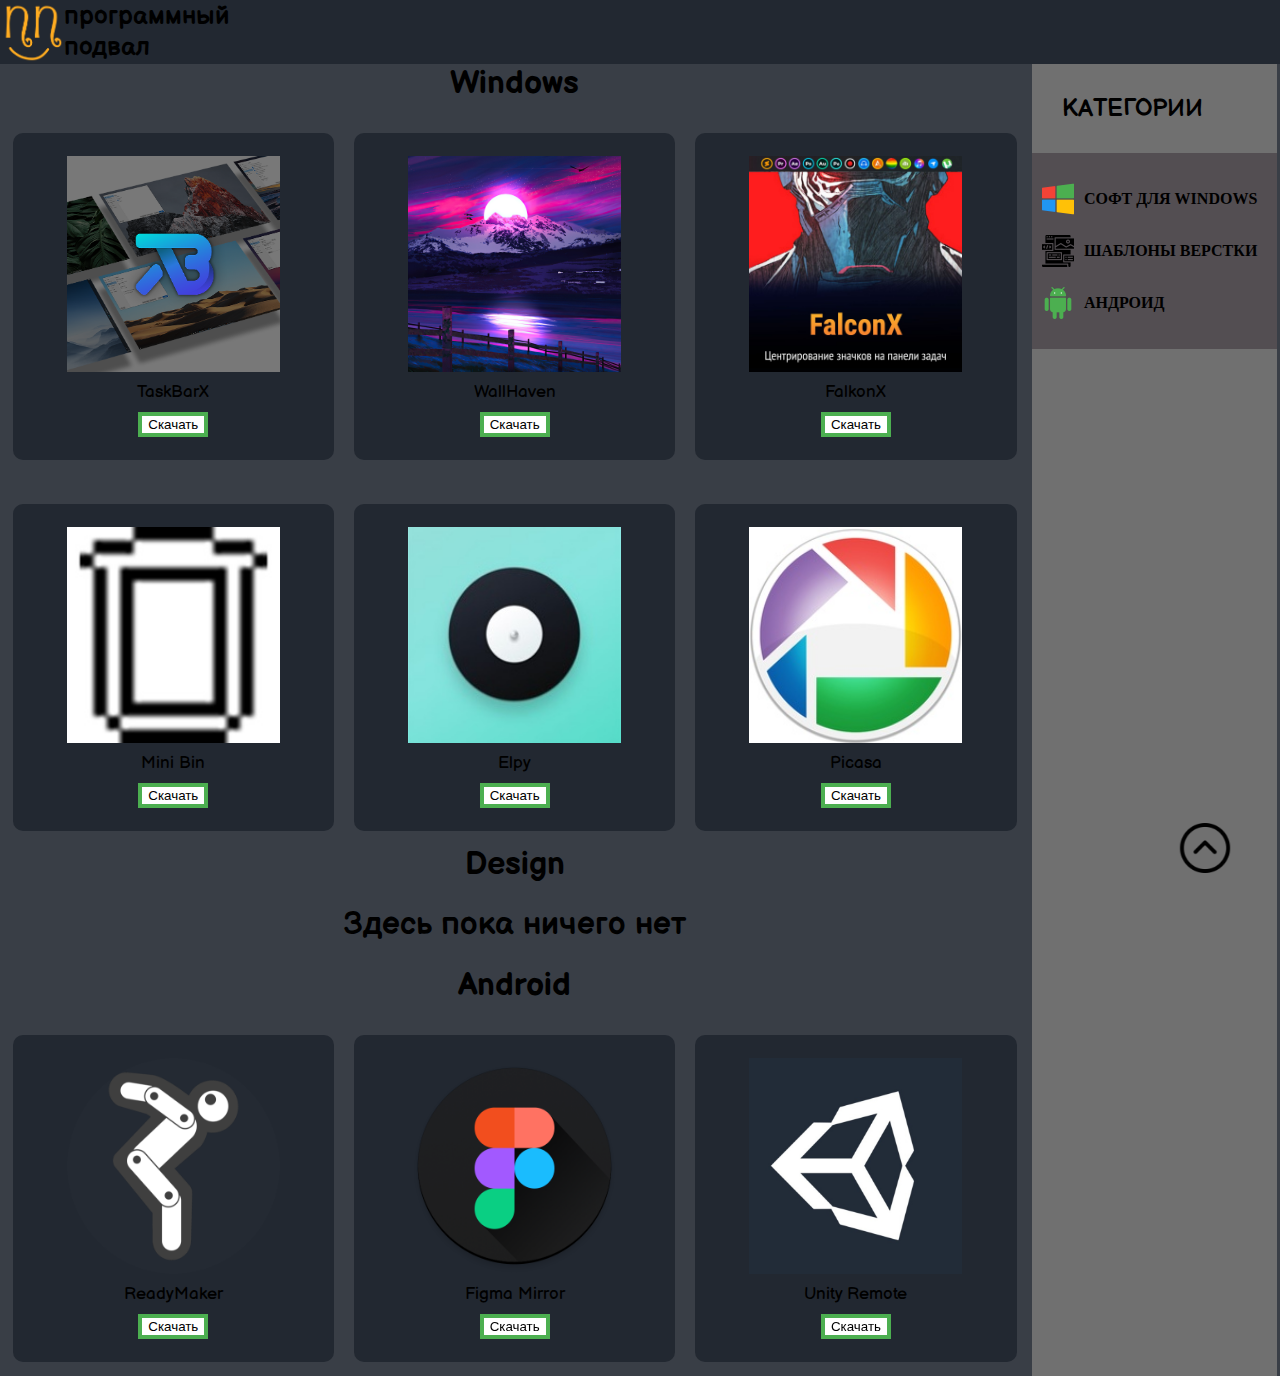
==== commit 9cdacb0a: "Add files via upload" ====
--- a/index.html
+++ b/index.html
@@ -60,7 +60,7 @@
 			</div>
 			<h1 id="design">Design</h1>
 			<div class="row content">
-				<h1>Здесь пока ничего нет</h1>
+				<h1 class="None">Здесь пока ничего нет</h1>
 			</div>
 			<h1 id="android">Android</h1>
 			<div class="row content">
--- a/style.css
+++ b/style.css
@@ -8,6 +8,9 @@
 p{
 	font-family: 'Balsamiq Sans', cursive;
 	font-size: 17px;
+}
+h1{
+	font-family: 'Balsamiq Sans', cursive;
 }
 header{
 	background: #222831;
@@ -290,12 +293,26 @@
 	.popub-content{
 		padding: 30px 5px;
 	}
+	.None{
+		font-size: 20px;
+	}
 }
 @media only screen and (min-width: 1000px) {
 	.burg-menu{
 		display: none;
 	}
 }
+@media only screen and (max-width: 415px) {
+	.None{
+		font-size: 25px;
+	}
+}
+@media only screen and (max-width: 321px) {
+	.None{
+		font-size: 20px;
+	}
+}
+
 @media only screen and (max-width: 414px) {
 	.up img{
 		margin: 0 10px 0 0 ;
